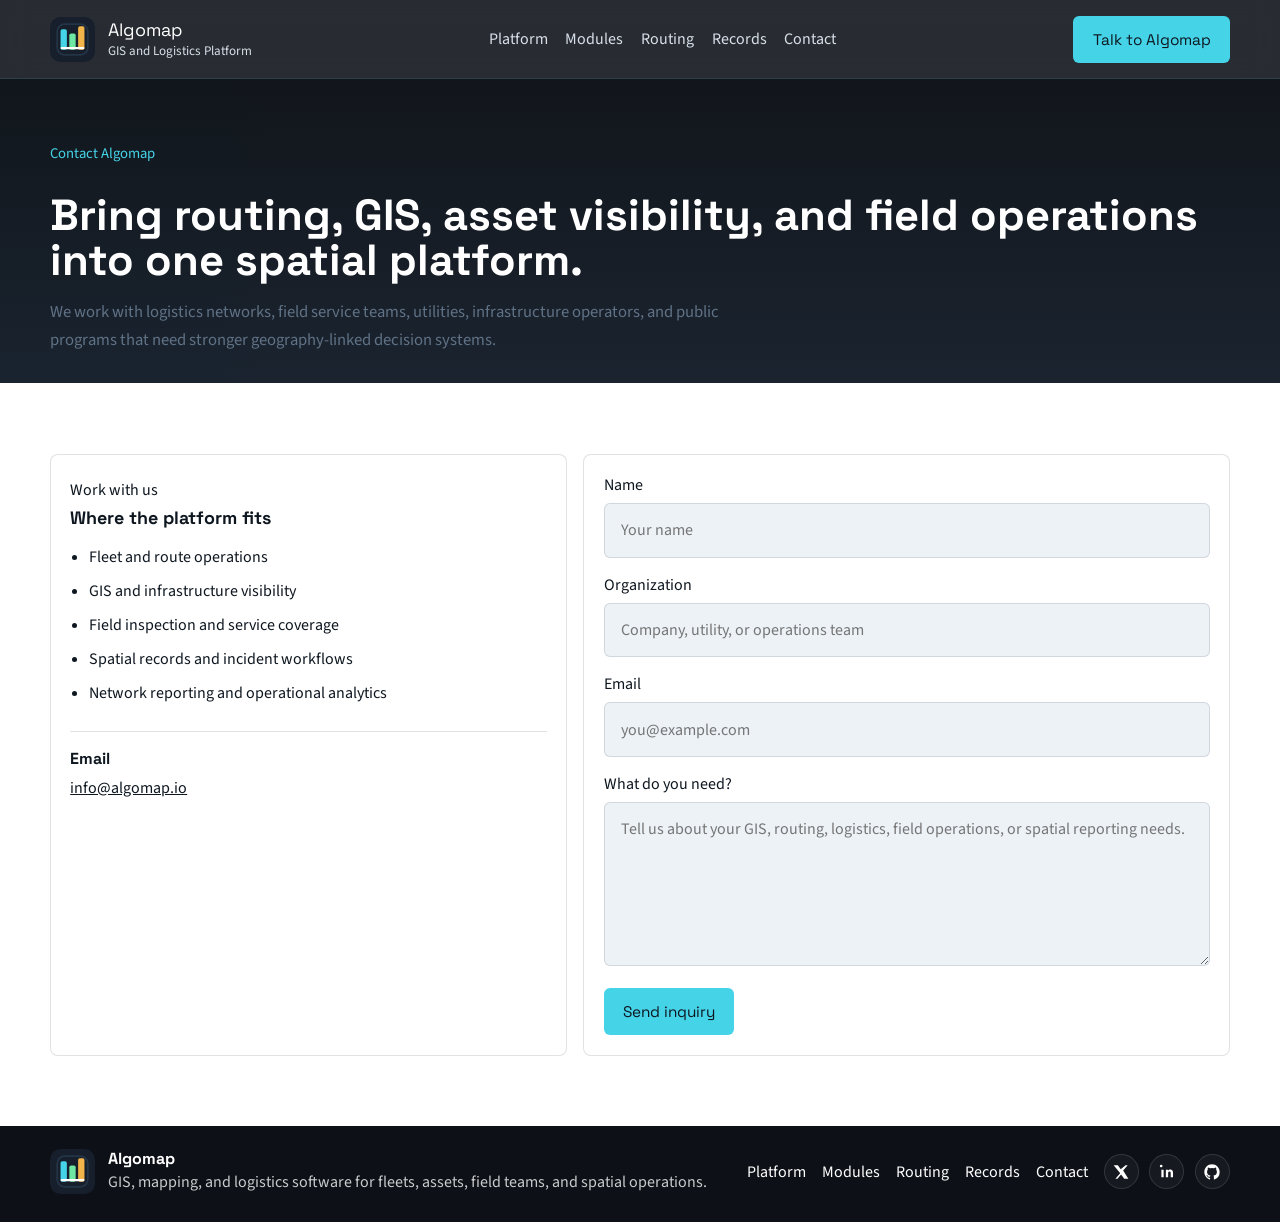
==== contact.html @ 6ee9ac5b "Initial Algomap website" ====
<!DOCTYPE html>
<html lang="en">
<head>
  <meta charset="UTF-8">
  <meta name="viewport" content="width=device-width, initial-scale=1.0">
  <meta name="description" content="Contact Algomap for GIS, routing, logistics operations, and spatial platform deployments.">
  <title>Algomap | Contact</title>
  <link rel="preconnect" href="https://fonts.googleapis.com">
  <link rel="preconnect" href="https://fonts.gstatic.com" crossorigin>
  <link href="https://fonts.googleapis.com/css2?family=Space+Grotesk:wght@500;700&family=Source+Sans+3:wght@400;500;600;700&display=swap" rel="stylesheet">
  <link rel="icon" href="logo-mark.svg" type="image/svg+xml">
  <link rel="stylesheet" href="style.css">
</head>
<body>
  <header class="site-header">
    <div class="shell nav-shell">
      <a class="brand-link" href="./index.html" aria-label="Algomap home">
        <img class="brand-mark" src="logo-mark.svg" alt="Algomap logo">
        <div class="brand-copy">
          <span class="brand-name">Algomap</span>
          <span class="brand-subtitle">GIS and Logistics Platform</span>
        </div>
      </a>
      <nav class="main-nav" aria-label="Primary navigation">
        <a href="./index.html#platform">Platform</a>
        <a href="./index.html#modules">Modules</a>
        <a href="./index.html#routing">Routing</a>
        <a href="./index.html#records">Records</a>
        <a href="./contact.html">Contact</a>
      </nav>
      <a class="button button-solid" href="./contact.html">Talk to Algomap</a>
    </div>
  </header>

  <main class="contact-main">
    <section class="hero-band contact-hero-band">
      <div class="shell contact-hero">
        <span class="kicker">Contact Algomap</span>
        <h1>Bring routing, GIS, asset visibility, and field operations into one spatial platform.</h1>
        <p class="hero-intro">We work with logistics networks, field service teams, utilities, infrastructure operators, and public programs that need stronger geography-linked decision systems.</p>
      </div>
    </section>

    <section class="section-band section-paper">
      <div class="shell contact-grid">
        <article class="contact-panel">
          <span class="panel-label">Work with us</span>
          <h2>Where the platform fits</h2>
          <ul class="contact-list">
            <li>Fleet and route operations</li>
            <li>GIS and infrastructure visibility</li>
            <li>Field inspection and service coverage</li>
            <li>Spatial records and incident workflows</li>
            <li>Network reporting and operational analytics</li>
          </ul>
          <div class="contact-note">
            <strong>Email</strong>
            <a href="mailto:info@algomap.io">info@algomap.io</a>
          </div>
        </article>

        <form class="contact-form" action="#" method="post">
          <label>
            <span>Name</span>
            <input type="text" name="name" placeholder="Your name" required>
          </label>
          <label>
            <span>Organization</span>
            <input type="text" name="organization" placeholder="Company, utility, or operations team" required>
          </label>
          <label>
            <span>Email</span>
            <input type="email" name="email" placeholder="you@example.com" required>
          </label>
          <label>
            <span>What do you need?</span>
            <textarea name="message" rows="6" placeholder="Tell us about your GIS, routing, logistics, field operations, or spatial reporting needs." required></textarea>
          </label>
          <button class="button button-solid" type="submit">Send inquiry</button>
        </form>
      </div>
    </section>
  </main>

  <footer class="site-footer">
    <div class="shell footer-shell">
      <div class="footer-brand">
        <img class="brand-mark" src="logo-mark.svg" alt="Algomap logo">
        <div>
          <strong>Algomap</strong>
          <p>GIS, mapping, and logistics software for fleets, assets, field teams, and spatial operations.</p>
        </div>
      </div>
      <div class="footer-links">
        <a href="./index.html#platform">Platform</a>
        <a href="./index.html#modules">Modules</a>
        <a href="./index.html#routing">Routing</a>
        <a href="./index.html#records">Records</a>
        <a href="./contact.html">Contact</a>
      </div>
      <div class="footer-social" aria-label="Social media">
        <a href="#" aria-label="X"><svg viewBox="0 0 24 24" aria-hidden="true"><path d="M18.9 2H22l-6.77 7.74L23 22h-6.09l-4.77-6.23L6.69 22H3.58l7.24-8.28L1 2h6.25l4.31 5.7L18.9 2z"></path></svg></a>
        <a href="#" aria-label="LinkedIn"><svg viewBox="0 0 24 24" aria-hidden="true"><path d="M6.94 8.5H3.56V20h3.38V8.5zM5.25 3A2 2 0 103 5a2 2 0 002.25-2zM21 13.02C21 9.74 19.25 8.2 16.91 8.2c-1.89 0-2.74 1.04-3.22 1.77V8.5h-3.37c.04.97 0 11.5 0 11.5h3.37v-6.42c0-.34.02-.68.12-.92.27-.68.88-1.38 1.9-1.38 1.34 0 1.88 1.03 1.88 2.54V20H21v-6.98z"></path></svg></a>
        <a href="#" aria-label="GitHub"><svg viewBox="0 0 24 24" aria-hidden="true"><path d="M12 .5C5.65.5.5 5.72.5 12.15c0 5.14 3.29 9.5 7.86 11.04.57.1.78-.25.78-.56 0-.28-.01-1.2-.02-2.18-3.2.71-3.88-1.38-3.88-1.38-.52-1.36-1.28-1.72-1.28-1.72-1.04-.72.08-.71.08-.71 1.15.08 1.76 1.2 1.76 1.2 1.02 1.78 2.68 1.27 3.33.97.1-.75.4-1.27.73-1.56-2.55-.3-5.24-1.3-5.24-5.76 0-1.27.45-2.31 1.18-3.13-.12-.3-.51-1.52.11-3.18 0 0 .97-.32 3.17 1.2a10.8 10.8 0 015.78 0c2.2-1.52 3.17-1.2 3.17-1.2.62 1.66.23 2.88.11 3.18.73.82 1.18 1.86 1.18 3.13 0 4.47-2.7 5.46-5.28 5.76.41.36.79 1.08.79 2.18 0 1.58-.01 2.85-.01 3.24 0 .31.2.67.79.56A11.69 11.69 0 0023.5 12.15C23.5 5.72 18.35.5 12 .5z"></path></svg></a>
      </div>
    </div>
  </footer>
</body>
</html>
---- style.css ----
:root {
  --night: #0d1117;
  --slate: #161f2b;
  --panel: #1d2a39;
  --steel: #5d7387;
  --cyan: #45d3e8;
  --green: #6ee7a2;
  --amber: #f0b44a;
  --rose: #e7846d;
  --mist: #d8e0ea;
  --fog: #edf2f7;
  --white: #ffffff;
  --ink: #0e1720;
  --muted: #607286;
  --grid: #243447;
  --line: rgba(14, 23, 32, 0.12);
}

*,
*::before,
*::after { box-sizing: border-box; }

html { scroll-behavior: smooth; }

body {
  margin: 0;
  font-family: "Source Sans 3", sans-serif;
  color: var(--ink);
  background: var(--fog);
}

img { display: block; max-width: 100%; }
a { color: inherit; }
button, input, textarea { font: inherit; }
h1, h2, h3, strong, .brand-name, .button, .console-title {
  font-family: "Space Grotesk", sans-serif;
}
h1, h2, h3, p { margin: 0; }

.shell {
  width: min(1180px, calc(100% - 2rem));
  margin: 0 auto;
}

.site-header {
  position: sticky;
  top: 0;
  z-index: 10;
  background: rgba(13, 17, 23, 0.88);
  backdrop-filter: blur(14px);
  border-bottom: 1px solid rgba(69, 211, 232, 0.12);
}

.nav-shell {
  display: flex;
  align-items: center;
  justify-content: space-between;
  gap: 1rem;
  min-height: 4.9rem;
}

.brand-link {
  display: flex;
  align-items: center;
  gap: 0.8rem;
  text-decoration: none;
  color: var(--white);
}

.brand-mark {
  width: 2.8rem;
  height: 2.8rem;
}

.brand-copy {
  display: flex;
  flex-direction: column;
  gap: 0.08rem;
}

.brand-name { font-size: 1.12rem; }
.brand-subtitle { font-size: 0.82rem; color: var(--mist); }

.main-nav {
  display: flex;
  align-items: center;
  gap: 1.1rem;
  color: var(--mist);
}

.main-nav a,
.footer-links a { text-decoration: none; }

.button {
  display: inline-flex;
  align-items: center;
  justify-content: center;
  min-height: 2.95rem;
  padding: 0 1.15rem;
  border-radius: 6px;
  border: 1px solid transparent;
  text-decoration: none;
  font-size: 0.96rem;
}

.button-solid {
  background: var(--cyan);
  color: var(--ink);
}

.button-outline {
  background: transparent;
  border-color: rgba(69, 211, 232, 0.25);
  color: var(--mist);
}

.hero-band {
  background:
    linear-gradient(180deg, rgba(13, 17, 23, 0.98), rgba(22, 31, 43, 0.98)),
    linear-gradient(90deg, rgba(69, 211, 232, 0.08), transparent 44%);
  color: var(--white);
}

.hero-shell {
  display: grid;
  grid-template-columns: minmax(0, 1fr) minmax(360px, 0.92fr);
  gap: 2rem;
  align-items: start;
  padding: 4.2rem 0 2.7rem;
}

.kicker {
  display: inline-block;
  margin-bottom: 0.9rem;
  font-size: 0.92rem;
  color: var(--cyan);
}

.kicker-light { color: var(--mist); }
.kicker-dark { color: var(--cyan); }

.hero-copy h1 {
  font-size: 4.8rem;
  line-height: 0.92;
  margin-bottom: 1rem;
}

.hero-intro,
.section-copy,
.closing-copy p {
  max-width: 44rem;
  line-height: 1.7;
  color: var(--mist);
  font-size: 1.04rem;
}

.hero-actions {
  display: flex;
  gap: 0.9rem;
  margin-top: 1.7rem;
}

.hero-metrics {
  display: grid;
  grid-template-columns: repeat(3, minmax(0, 1fr));
  gap: 1rem;
  margin-top: 2rem;
  padding-top: 1rem;
  border-top: 1px solid rgba(69, 211, 232, 0.12);
}

.hero-metrics span {
  display: block;
  color: var(--mist);
  line-height: 1.55;
}

.hero-console {
  padding: 1rem;
  border: 1px solid rgba(69, 211, 232, 0.12);
  border-radius: 8px;
  background: linear-gradient(180deg, rgba(29, 42, 57, 0.92), rgba(22, 31, 43, 0.96));
}

.console-head {
  display: flex;
  align-items: center;
  justify-content: space-between;
  padding-bottom: 0.9rem;
}

.console-title { font-size: 1.08rem; }

.console-chip,
.module-tag,
.step-no,
.panel-label,
.ledger-row em {
  display: inline-flex;
  align-items: center;
  justify-content: center;
  min-height: 2rem;
}

.console-chip {
  padding: 0 0.85rem;
  border-radius: 999px;
  background: rgba(69, 211, 232, 0.12);
  color: var(--cyan);
  font-size: 0.84rem;
}

.console-grid,
.module-grid,
.workflow-grid,
.audience-grid,
.strip-grid,
.contact-grid {
  display: grid;
  gap: 1rem;
}

.console-grid {
  grid-template-columns: repeat(2, minmax(0, 1fr));
}

.signal-card,
.module-card,
.workflow-step,
.strip-card,
.contact-panel,
.contact-form {
  border-radius: 8px;
}

.signal-card {
  min-height: 10.4rem;
  padding: 1rem;
}

.signal-card strong,
.strip-card span,
.module-card h3,
.workflow-step h3,
.ledger-row strong,
.contact-panel h2 {
  font-size: 1.12rem;
}

.signal-card p,
.strip-card p,
.module-card p,
.workflow-step p,
.audience-grid p,
.contact-list li,
.contact-note a,
.ledger-row span {
  line-height: 1.62;
}

.signal-cyan { background: linear-gradient(180deg, rgba(69, 211, 232, 0.22), rgba(69, 211, 232, 0.08)); }
.signal-green { background: linear-gradient(180deg, rgba(110, 231, 162, 0.2), rgba(110, 231, 162, 0.08)); }
.signal-amber { background: linear-gradient(180deg, rgba(240, 180, 74, 0.2), rgba(240, 180, 74, 0.08)); }
.signal-slate { background: linear-gradient(180deg, rgba(93, 115, 135, 0.22), rgba(93, 115, 135, 0.08)); }

.section-band { padding: 4.4rem 0; }
.section-fog { background: var(--fog); }
.section-paper { background: var(--white); }
.section-night { background: var(--night); color: var(--white); }
.section-mist { background: var(--mist); }
.section-grid {
  background:
    linear-gradient(180deg, rgba(13, 17, 23, 0.98), rgba(22, 31, 43, 0.98)),
    linear-gradient(90deg, rgba(69, 211, 232, 0.06), transparent 42%);
  color: var(--white);
}

.section-shell {
  display: grid;
  gap: 1rem;
  margin-bottom: 1.8rem;
}

.section-split {
  grid-template-columns: minmax(0, 0.86fr) minmax(280px, 0.92fr);
  align-items: end;
}

.section-shell h2,
.records-copy h2,
.contact-hero h1,
.audience-layout h2,
.closing-band h2 {
  font-size: 2.72rem;
  line-height: 1.04;
}

.heading-light { color: var(--white); }

.strip-grid { grid-template-columns: repeat(3, minmax(0, 1fr)); }

.strip-card {
  padding: 1.1rem;
  background: var(--white);
  border: 1px solid var(--line);
}

.strip-card p,
.records-copy .section-copy,
.contact-hero .hero-intro {
  color: var(--muted);
}

.module-grid { grid-template-columns: repeat(3, minmax(0, 1fr)); }

.module-card {
  min-height: 12.9rem;
  padding: 1.15rem;
  color: var(--white);
  border: 1px solid rgba(255, 255, 255, 0.08);
}

.module-card p { color: rgba(255, 255, 255, 0.8); }
.module-cyan { background: linear-gradient(180deg, rgba(69, 211, 232, 0.22), rgba(29, 42, 57, 0.98)); }
.module-green { background: linear-gradient(180deg, rgba(110, 231, 162, 0.22), rgba(29, 42, 57, 0.98)); }
.module-amber { background: linear-gradient(180deg, rgba(240, 180, 74, 0.22), rgba(29, 42, 57, 0.98)); }
.module-slate { background: linear-gradient(180deg, rgba(93, 115, 135, 0.22), rgba(29, 42, 57, 0.98)); }
.module-cyan-dark { background: linear-gradient(180deg, rgba(69, 211, 232, 0.12), rgba(14, 23, 32, 0.98)); }
.module-green-dark { background: linear-gradient(180deg, rgba(110, 231, 162, 0.12), rgba(14, 23, 32, 0.98)); }

.records-layout {
  display: grid;
  grid-template-columns: minmax(0, 0.92fr) minmax(320px, 0.88fr);
  gap: 1.2rem;
  align-items: start;
}

.ledger-panel {
  padding: 1rem;
  background: var(--fog);
  border: 1px solid var(--line);
  border-radius: 8px;
}

.ledger-head,
.ledger-row {
  display: grid;
  grid-template-columns: minmax(0, 1.2fr) minmax(130px, 1fr) 84px;
  gap: 0.8rem;
  align-items: center;
}

.ledger-head {
  padding: 0 0 0.8rem;
  font-size: 0.9rem;
  color: var(--muted);
  border-bottom: 1px solid var(--line);
}

.ledger-row {
  padding: 1rem 0;
  border-bottom: 1px solid rgba(14, 23, 32, 0.08);
}

.ledger-row:last-child { border-bottom: 0; }

.ledger-row em {
  padding: 0 0.72rem;
  border-radius: 999px;
  background: rgba(69, 211, 232, 0.12);
  color: var(--ink);
  font-style: normal;
  font-size: 0.84rem;
}

.workflow-grid { grid-template-columns: repeat(4, minmax(0, 1fr)); }

.workflow-step {
  padding: 1.15rem;
  background: rgba(255, 255, 255, 0.7);
  border: 1px solid rgba(14, 23, 32, 0.08);
}

.step-no,
.module-tag {
  min-width: 2rem;
  color: var(--cyan);
  font-size: 0.92rem;
}

.audience-layout {
  display: grid;
  grid-template-columns: minmax(0, 0.84fr) minmax(300px, 1fr);
  gap: 1.2rem;
  align-items: start;
}

.audience-grid { grid-template-columns: repeat(2, minmax(0, 1fr)); }

.audience-grid strong {
  display: block;
  margin-bottom: 0.45rem;
  font-size: 1.08rem;
  color: var(--white);
}

.audience-grid p { color: rgba(255, 255, 255, 0.82); }

.closing-band {
  display: grid;
  grid-template-columns: minmax(0, 0.95fr) minmax(280px, 0.72fr);
  gap: 1.2rem;
  align-items: end;
}

.closing-copy {
  display: grid;
  gap: 1rem;
}

.contact-main .contact-hero-band {
  padding-bottom: 1.8rem;
}

.contact-hero {
  display: grid;
  gap: 0.9rem;
  padding: 4rem 0 0;
}

.contact-grid {
  grid-template-columns: minmax(0, 0.8fr) minmax(0, 1fr);
}

.contact-panel,
.contact-form {
  padding: 1.2rem;
  background: var(--white);
  border: 1px solid var(--line);
}

.contact-list {
  margin: 1rem 0 0;
  padding-left: 1.2rem;
}

.contact-list li + li { margin-top: 0.5rem; }

.contact-note {
  margin-top: 1.5rem;
  padding-top: 1rem;
  border-top: 1px solid var(--line);
}

.contact-note strong,
.contact-form span {
  display: block;
  margin-bottom: 0.45rem;
}

.contact-form label {
  display: block;
  margin-bottom: 1rem;
}

.contact-form input,
.contact-form textarea {
  width: 100%;
  padding: 0.95rem 1rem;
  border-radius: 6px;
  border: 1px solid rgba(14, 23, 32, 0.12);
  background: var(--fog);
}

.contact-form textarea { resize: vertical; }

.site-footer {
  padding: 1.4rem 0 1.7rem;
  background: var(--night);
  color: var(--white);
}

.footer-shell {
  display: grid;
  grid-template-columns: minmax(0, 1fr) auto auto;
  gap: 1rem;
  align-items: center;
}

.footer-brand {
  display: flex;
  align-items: center;
  gap: 0.8rem;
}

.footer-brand p {
  color: rgba(255, 255, 255, 0.78);
  line-height: 1.55;
}

.footer-links {
  display: flex;
  flex-wrap: wrap;
  gap: 1rem;
}

.footer-social {
  display: flex;
  gap: 0.65rem;
}

.footer-social a {
  display: inline-flex;
  align-items: center;
  justify-content: center;
  width: 2.2rem;
  height: 2.2rem;
  border-radius: 999px;
  border: 1px solid rgba(255, 255, 255, 0.12);
  background: rgba(255, 255, 255, 0.04);
}

.footer-social svg {
  width: 1rem;
  height: 1rem;
  fill: currentColor;
}

@media (max-width: 1080px) {
  .hero-shell,
  .section-split,
  .records-layout,
  .audience-layout,
  .closing-band,
  .contact-grid,
  .footer-shell {
    grid-template-columns: 1fr;
  }

  .module-grid,
  .workflow-grid,
  .strip-grid {
    grid-template-columns: repeat(2, minmax(0, 1fr));
  }

  .hero-copy h1 { font-size: 4rem; }
}

@media (max-width: 820px) {
  .nav-shell,
  .main-nav,
  .hero-actions,
  .footer-shell,
  .footer-links,
  .module-grid,
  .workflow-grid,
  .strip-grid,
  .audience-grid,
  .console-grid {
    display: grid;
    grid-template-columns: 1fr;
  }

  .main-nav { justify-items: start; }

  .hero-copy h1,
  .section-shell h2,
  .records-copy h2,
  .contact-hero h1,
  .audience-layout h2,
  .closing-band h2 {
    font-size: 2.7rem;
  }

  .hero-metrics {
    grid-template-columns: 1fr;
  }

  .ledger-head { display: none; }

  .ledger-row {
    grid-template-columns: 1fr;
    gap: 0.25rem;
  }
}
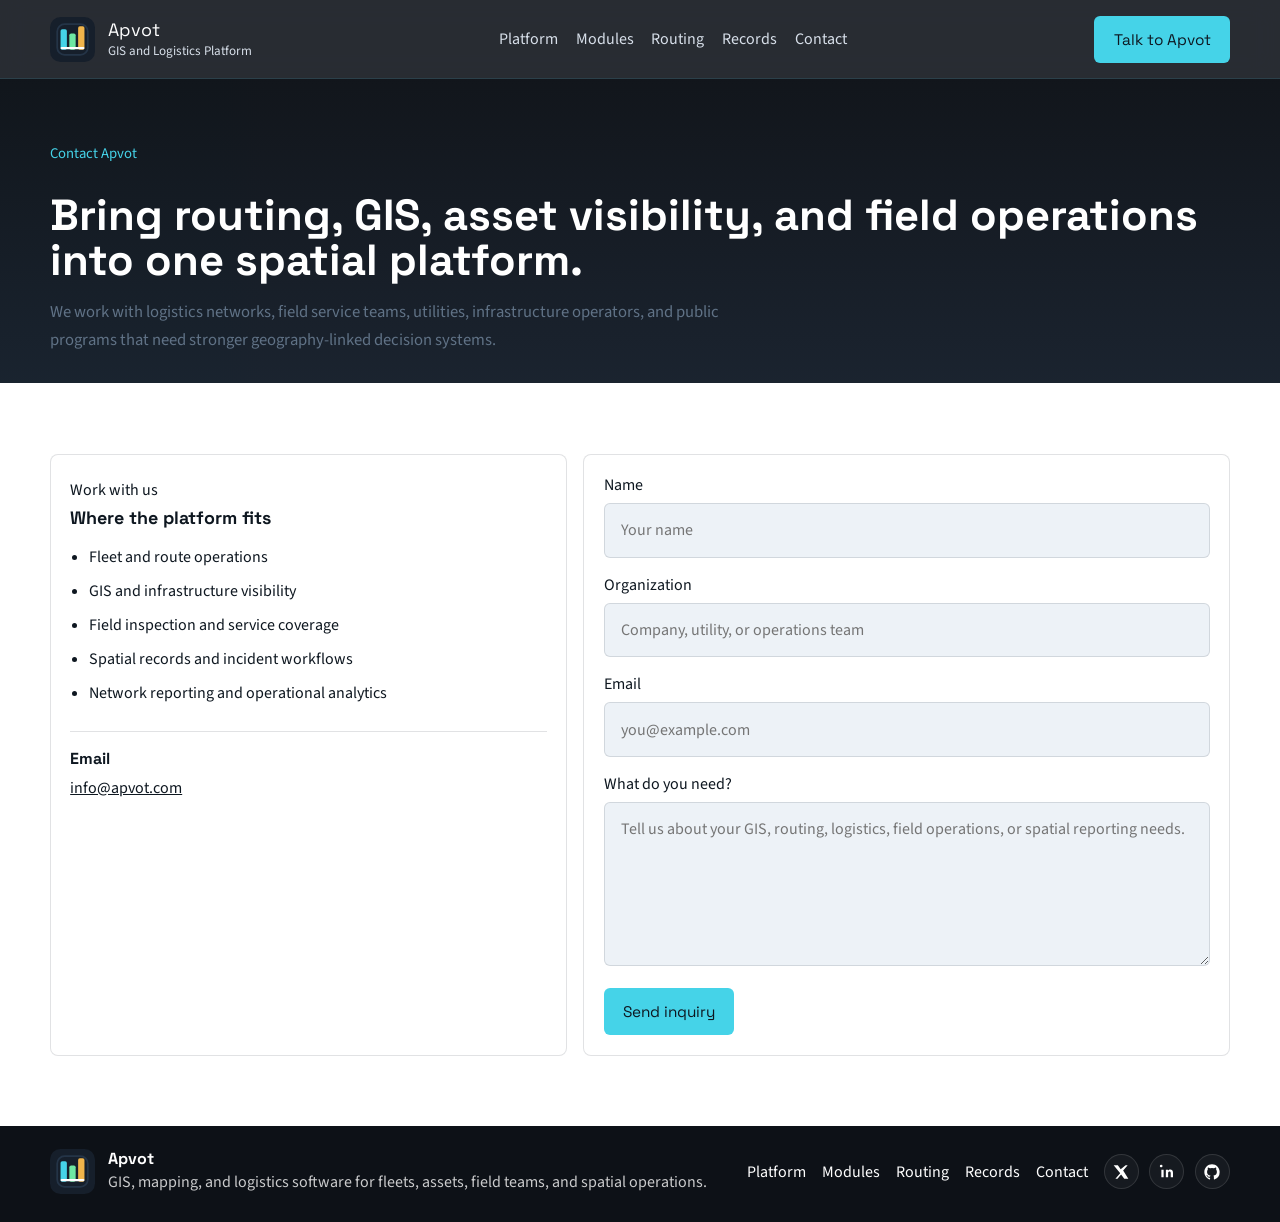
==== commit d812111e: "Update contact.html" ====
--- a/contact.html
+++ b/contact.html
@@ -3,8 +3,8 @@
 <head>
   <meta charset="UTF-8">
   <meta name="viewport" content="width=device-width, initial-scale=1.0">
-  <meta name="description" content="Contact Algomap for GIS, routing, logistics operations, and spatial platform deployments.">
-  <title>Algomap | Contact</title>
+  <meta name="description" content="Contact Apvot for GIS, routing, logistics operations, and spatial platform deployments.">
+  <title>Apvot | Contact</title>
   <link rel="preconnect" href="https://fonts.googleapis.com">
   <link rel="preconnect" href="https://fonts.gstatic.com" crossorigin>
   <link href="https://fonts.googleapis.com/css2?family=Space+Grotesk:wght@500;700&family=Source+Sans+3:wght@400;500;600;700&display=swap" rel="stylesheet">
@@ -14,10 +14,10 @@
 <body>
   <header class="site-header">
     <div class="shell nav-shell">
-      <a class="brand-link" href="./index.html" aria-label="Algomap home">
-        <img class="brand-mark" src="logo-mark.svg" alt="Algomap logo">
+      <a class="brand-link" href="./index.html" aria-label="Apvot home">
+        <img class="brand-mark" src="logo-mark.svg" alt="Apvot logo">
         <div class="brand-copy">
-          <span class="brand-name">Algomap</span>
+          <span class="brand-name">Apvot</span>
           <span class="brand-subtitle">GIS and Logistics Platform</span>
         </div>
       </a>
@@ -28,14 +28,14 @@
         <a href="./index.html#records">Records</a>
         <a href="./contact.html">Contact</a>
       </nav>
-      <a class="button button-solid" href="./contact.html">Talk to Algomap</a>
+      <a class="button button-solid" href="./contact.html">Talk to Apvot</a>
     </div>
   </header>
 
   <main class="contact-main">
     <section class="hero-band contact-hero-band">
       <div class="shell contact-hero">
-        <span class="kicker">Contact Algomap</span>
+        <span class="kicker">Contact Apvot</span>
         <h1>Bring routing, GIS, asset visibility, and field operations into one spatial platform.</h1>
         <p class="hero-intro">We work with logistics networks, field service teams, utilities, infrastructure operators, and public programs that need stronger geography-linked decision systems.</p>
       </div>
@@ -55,7 +55,7 @@
           </ul>
           <div class="contact-note">
             <strong>Email</strong>
-            <a href="mailto:info@algomap.io">info@algomap.io</a>
+            <a href="mailto:info@Apvot.io">info@apvot.com</a>
           </div>
         </article>
 
@@ -85,9 +85,9 @@
   <footer class="site-footer">
     <div class="shell footer-shell">
       <div class="footer-brand">
-        <img class="brand-mark" src="logo-mark.svg" alt="Algomap logo">
+        <img class="brand-mark" src="logo-mark.svg" alt="Apvot logo">
         <div>
-          <strong>Algomap</strong>
+          <strong>Apvot</strong>
           <p>GIS, mapping, and logistics software for fleets, assets, field teams, and spatial operations.</p>
         </div>
       </div>
--- a/style.css
+++ b/style.css
@@ -154,6 +154,10 @@
   font-size: 1.04rem;
 }
 
+.accent-green-copy {
+  color: var(--green);
+}
+
 .hero-actions {
   display: flex;
   gap: 0.9rem;
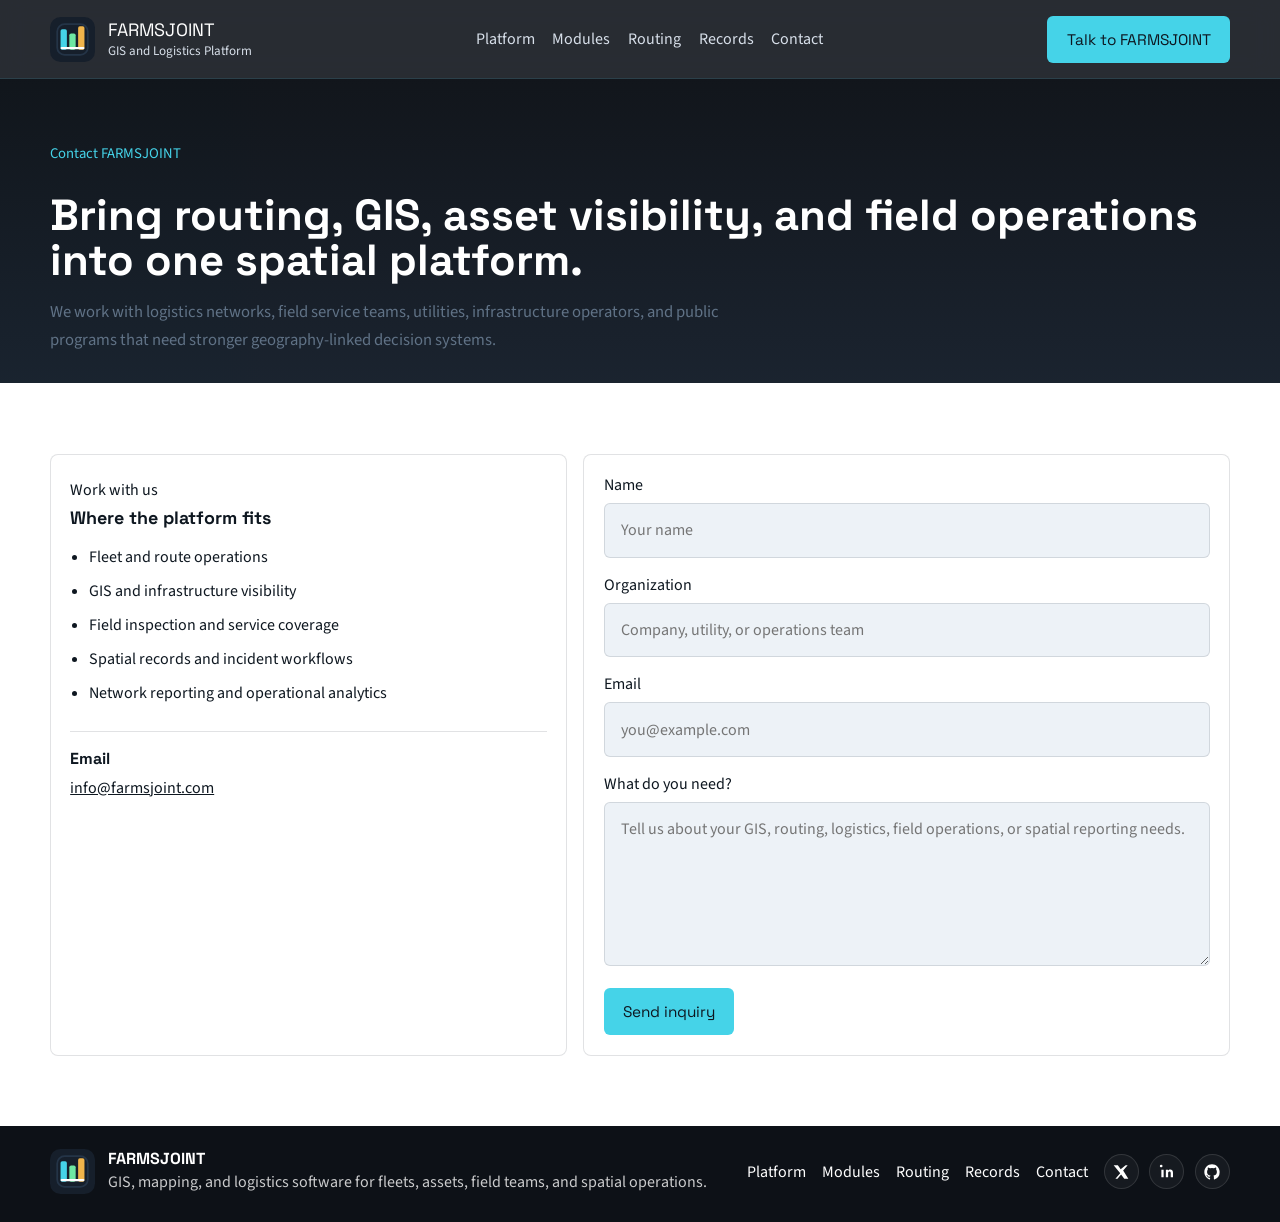
==== commit 013e265a: "Update contact.html" ====
--- a/contact.html
+++ b/contact.html
@@ -3,8 +3,8 @@
 <head>
   <meta charset="UTF-8">
   <meta name="viewport" content="width=device-width, initial-scale=1.0">
-  <meta name="description" content="Contact Apvot for GIS, routing, logistics operations, and spatial platform deployments.">
-  <title>Apvot | Contact</title>
+  <meta name="description" content="Contact FARMSJOINT for GIS, routing, logistics operations, and spatial platform deployments.">
+  <title>FARMSJOINT | Contact</title>
   <link rel="preconnect" href="https://fonts.googleapis.com">
   <link rel="preconnect" href="https://fonts.gstatic.com" crossorigin>
   <link href="https://fonts.googleapis.com/css2?family=Space+Grotesk:wght@500;700&family=Source+Sans+3:wght@400;500;600;700&display=swap" rel="stylesheet">
@@ -14,10 +14,10 @@
 <body>
   <header class="site-header">
     <div class="shell nav-shell">
-      <a class="brand-link" href="./index.html" aria-label="Apvot home">
-        <img class="brand-mark" src="logo-mark.svg" alt="Apvot logo">
+      <a class="brand-link" href="./index.html" aria-label="FARMSJOINT home">
+        <img class="brand-mark" src="logo-mark.svg" alt="FARMSJOINT logo">
         <div class="brand-copy">
-          <span class="brand-name">Apvot</span>
+          <span class="brand-name">FARMSJOINT</span>
           <span class="brand-subtitle">GIS and Logistics Platform</span>
         </div>
       </a>
@@ -28,14 +28,14 @@
         <a href="./index.html#records">Records</a>
         <a href="./contact.html">Contact</a>
       </nav>
-      <a class="button button-solid" href="./contact.html">Talk to Apvot</a>
+      <a class="button button-solid" href="./contact.html">Talk to FARMSJOINT</a>
     </div>
   </header>
 
   <main class="contact-main">
     <section class="hero-band contact-hero-band">
       <div class="shell contact-hero">
-        <span class="kicker">Contact Apvot</span>
+        <span class="kicker">Contact FARMSJOINT</span>
         <h1>Bring routing, GIS, asset visibility, and field operations into one spatial platform.</h1>
         <p class="hero-intro">We work with logistics networks, field service teams, utilities, infrastructure operators, and public programs that need stronger geography-linked decision systems.</p>
       </div>
@@ -55,7 +55,7 @@
           </ul>
           <div class="contact-note">
             <strong>Email</strong>
-            <a href="mailto:info@Apvot.io">info@apvot.com</a>
+            <a href="mailto:info@farmsjoint.com">info@farmsjoint.com</a>
           </div>
         </article>
 
@@ -85,9 +85,9 @@
   <footer class="site-footer">
     <div class="shell footer-shell">
       <div class="footer-brand">
-        <img class="brand-mark" src="logo-mark.svg" alt="Apvot logo">
+        <img class="brand-mark" src="logo-mark.svg" alt="FARMSJOINT logo">
         <div>
-          <strong>Apvot</strong>
+          <strong>FARMSJOINT</strong>
           <p>GIS, mapping, and logistics software for fleets, assets, field teams, and spatial operations.</p>
         </div>
       </div>
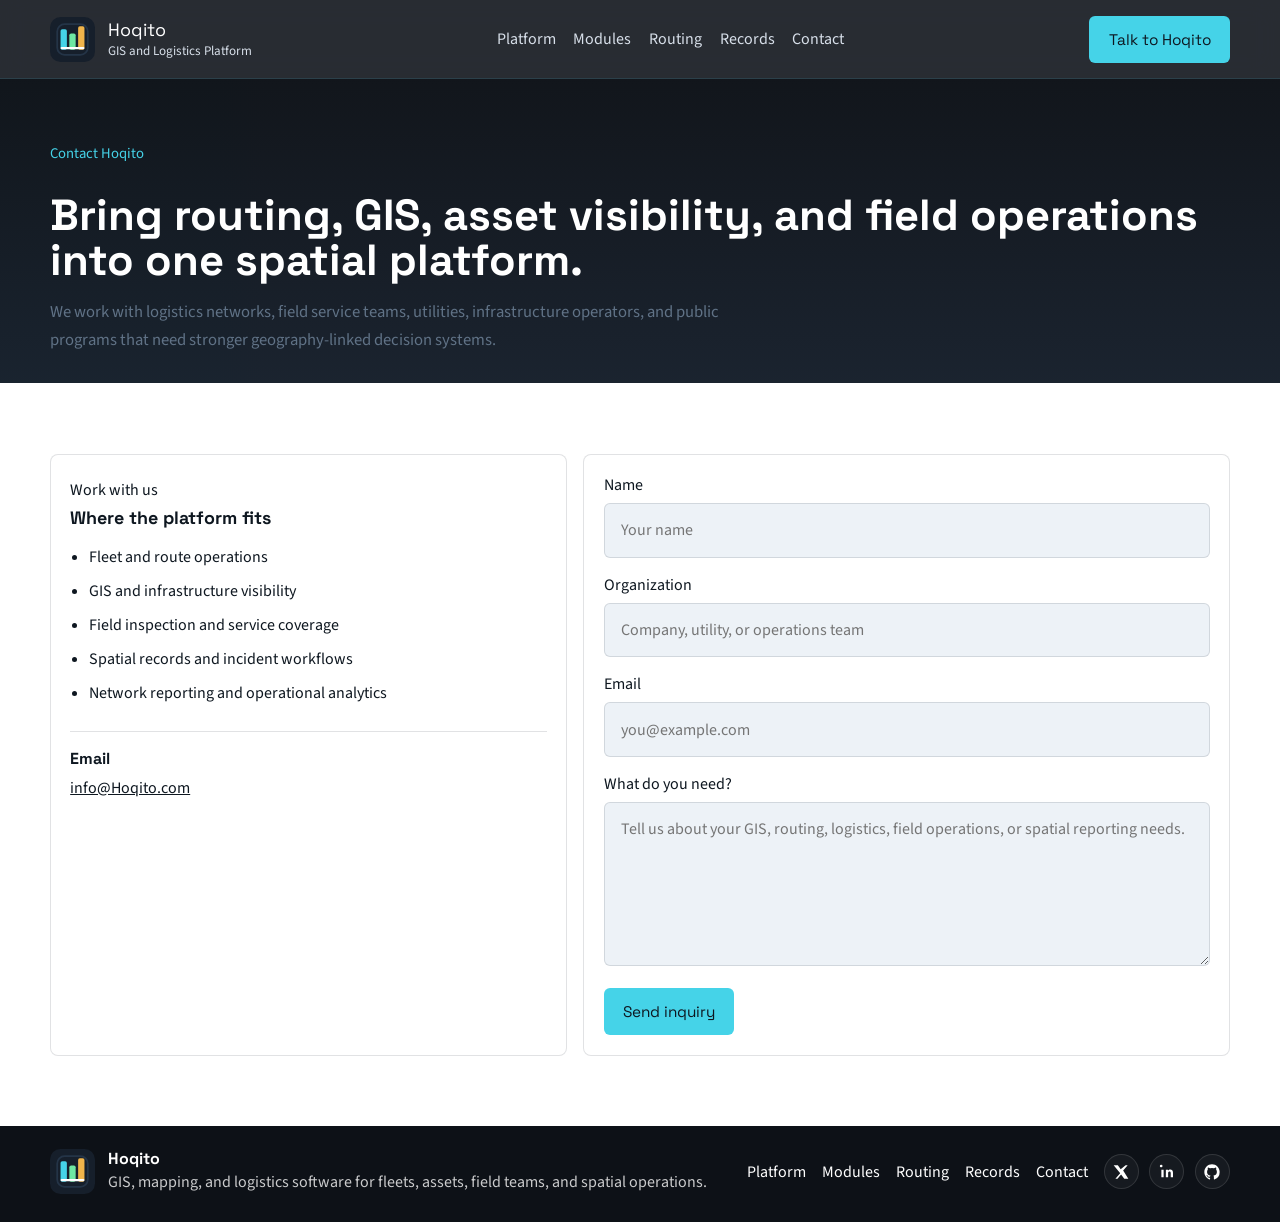
==== commit 20ecf67b: "Update contact.html" ====
--- a/contact.html
+++ b/contact.html
@@ -3,8 +3,8 @@
 <head>
   <meta charset="UTF-8">
   <meta name="viewport" content="width=device-width, initial-scale=1.0">
-  <meta name="description" content="Contact FARMSJOINT for GIS, routing, logistics operations, and spatial platform deployments.">
-  <title>FARMSJOINT | Contact</title>
+  <meta name="description" content="Contact Hoqito for GIS, routing, logistics operations, and spatial platform deployments.">
+  <title>Hoqito | Contact</title>
   <link rel="preconnect" href="https://fonts.googleapis.com">
   <link rel="preconnect" href="https://fonts.gstatic.com" crossorigin>
   <link href="https://fonts.googleapis.com/css2?family=Space+Grotesk:wght@500;700&family=Source+Sans+3:wght@400;500;600;700&display=swap" rel="stylesheet">
@@ -14,10 +14,10 @@
 <body>
   <header class="site-header">
     <div class="shell nav-shell">
-      <a class="brand-link" href="./index.html" aria-label="FARMSJOINT home">
-        <img class="brand-mark" src="logo-mark.svg" alt="FARMSJOINT logo">
+      <a class="brand-link" href="./index.html" aria-label="Hoqito home">
+        <img class="brand-mark" src="logo-mark.svg" alt="Hoqito logo">
         <div class="brand-copy">
-          <span class="brand-name">FARMSJOINT</span>
+          <span class="brand-name">Hoqito</span>
           <span class="brand-subtitle">GIS and Logistics Platform</span>
         </div>
       </a>
@@ -28,14 +28,14 @@
         <a href="./index.html#records">Records</a>
         <a href="./contact.html">Contact</a>
       </nav>
-      <a class="button button-solid" href="./contact.html">Talk to FARMSJOINT</a>
+      <a class="button button-solid" href="./contact.html">Talk to Hoqito</a>
     </div>
   </header>
 
   <main class="contact-main">
     <section class="hero-band contact-hero-band">
       <div class="shell contact-hero">
-        <span class="kicker">Contact FARMSJOINT</span>
+        <span class="kicker">Contact Hoqito</span>
         <h1>Bring routing, GIS, asset visibility, and field operations into one spatial platform.</h1>
         <p class="hero-intro">We work with logistics networks, field service teams, utilities, infrastructure operators, and public programs that need stronger geography-linked decision systems.</p>
       </div>
@@ -55,7 +55,7 @@
           </ul>
           <div class="contact-note">
             <strong>Email</strong>
-            <a href="mailto:info@farmsjoint.com">info@farmsjoint.com</a>
+            <a href="mailto:info@Hoqito.com">info@Hoqito.com</a>
           </div>
         </article>
 
@@ -85,9 +85,9 @@
   <footer class="site-footer">
     <div class="shell footer-shell">
       <div class="footer-brand">
-        <img class="brand-mark" src="logo-mark.svg" alt="FARMSJOINT logo">
+        <img class="brand-mark" src="logo-mark.svg" alt="Hoqito logo">
         <div>
-          <strong>FARMSJOINT</strong>
+          <strong>Hoqito</strong>
           <p>GIS, mapping, and logistics software for fleets, assets, field teams, and spatial operations.</p>
         </div>
       </div>
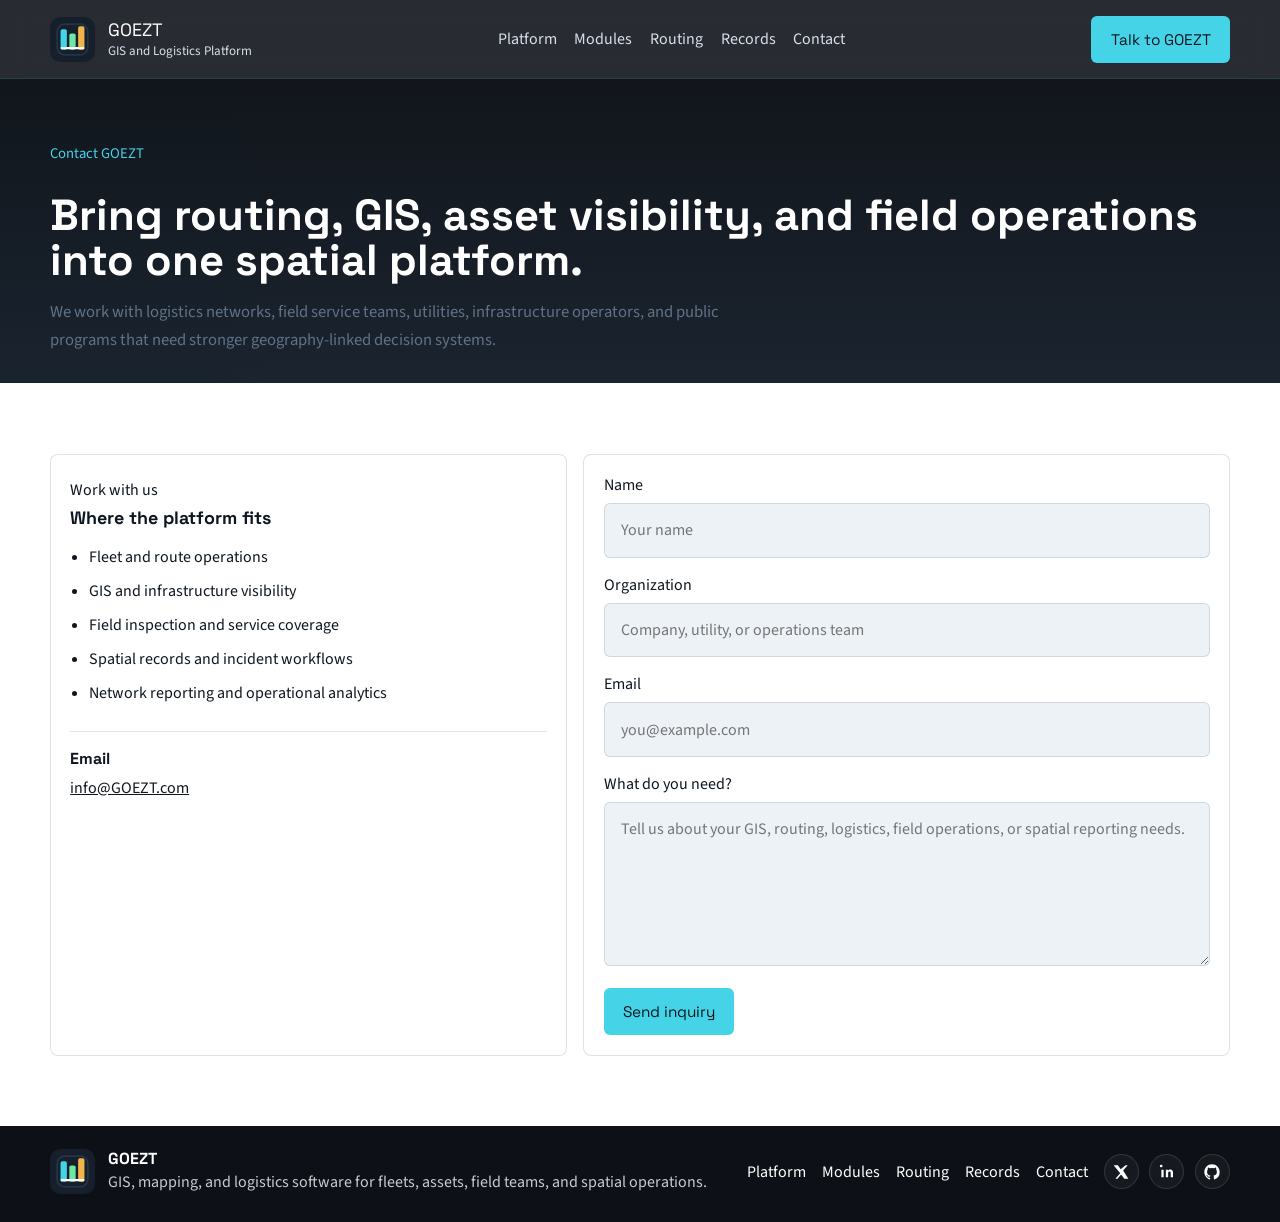
==== commit 1e19f365: "Update contact.html" ====
--- a/contact.html
+++ b/contact.html
@@ -3,8 +3,8 @@
 <head>
   <meta charset="UTF-8">
   <meta name="viewport" content="width=device-width, initial-scale=1.0">
-  <meta name="description" content="Contact Hoqito for GIS, routing, logistics operations, and spatial platform deployments.">
-  <title>Hoqito | Contact</title>
+  <meta name="description" content="Contact GOEZT for GIS, routing, logistics operations, and spatial platform deployments.">
+  <title>GOEZT | Contact</title>
   <link rel="preconnect" href="https://fonts.googleapis.com">
   <link rel="preconnect" href="https://fonts.gstatic.com" crossorigin>
   <link href="https://fonts.googleapis.com/css2?family=Space+Grotesk:wght@500;700&family=Source+Sans+3:wght@400;500;600;700&display=swap" rel="stylesheet">
@@ -14,10 +14,10 @@
 <body>
   <header class="site-header">
     <div class="shell nav-shell">
-      <a class="brand-link" href="./index.html" aria-label="Hoqito home">
-        <img class="brand-mark" src="logo-mark.svg" alt="Hoqito logo">
+      <a class="brand-link" href="./index.html" aria-label="GOEZT home">
+        <img class="brand-mark" src="logo-mark.svg" alt="GOEZT logo">
         <div class="brand-copy">
-          <span class="brand-name">Hoqito</span>
+          <span class="brand-name">GOEZT</span>
           <span class="brand-subtitle">GIS and Logistics Platform</span>
         </div>
       </a>
@@ -28,14 +28,14 @@
         <a href="./index.html#records">Records</a>
         <a href="./contact.html">Contact</a>
       </nav>
-      <a class="button button-solid" href="./contact.html">Talk to Hoqito</a>
+      <a class="button button-solid" href="./contact.html">Talk to GOEZT</a>
     </div>
   </header>
 
   <main class="contact-main">
     <section class="hero-band contact-hero-band">
       <div class="shell contact-hero">
-        <span class="kicker">Contact Hoqito</span>
+        <span class="kicker">Contact GOEZT</span>
         <h1>Bring routing, GIS, asset visibility, and field operations into one spatial platform.</h1>
         <p class="hero-intro">We work with logistics networks, field service teams, utilities, infrastructure operators, and public programs that need stronger geography-linked decision systems.</p>
       </div>
@@ -55,7 +55,7 @@
           </ul>
           <div class="contact-note">
             <strong>Email</strong>
-            <a href="mailto:info@Hoqito.com">info@Hoqito.com</a>
+            <a href="mailto:info@GOEZT.com">info@GOEZT.com</a>
           </div>
         </article>
 
@@ -85,9 +85,9 @@
   <footer class="site-footer">
     <div class="shell footer-shell">
       <div class="footer-brand">
-        <img class="brand-mark" src="logo-mark.svg" alt="Hoqito logo">
+        <img class="brand-mark" src="logo-mark.svg" alt="GOEZT logo">
         <div>
-          <strong>Hoqito</strong>
+          <strong>GOEZT</strong>
           <p>GIS, mapping, and logistics software for fleets, assets, field teams, and spatial operations.</p>
         </div>
       </div>
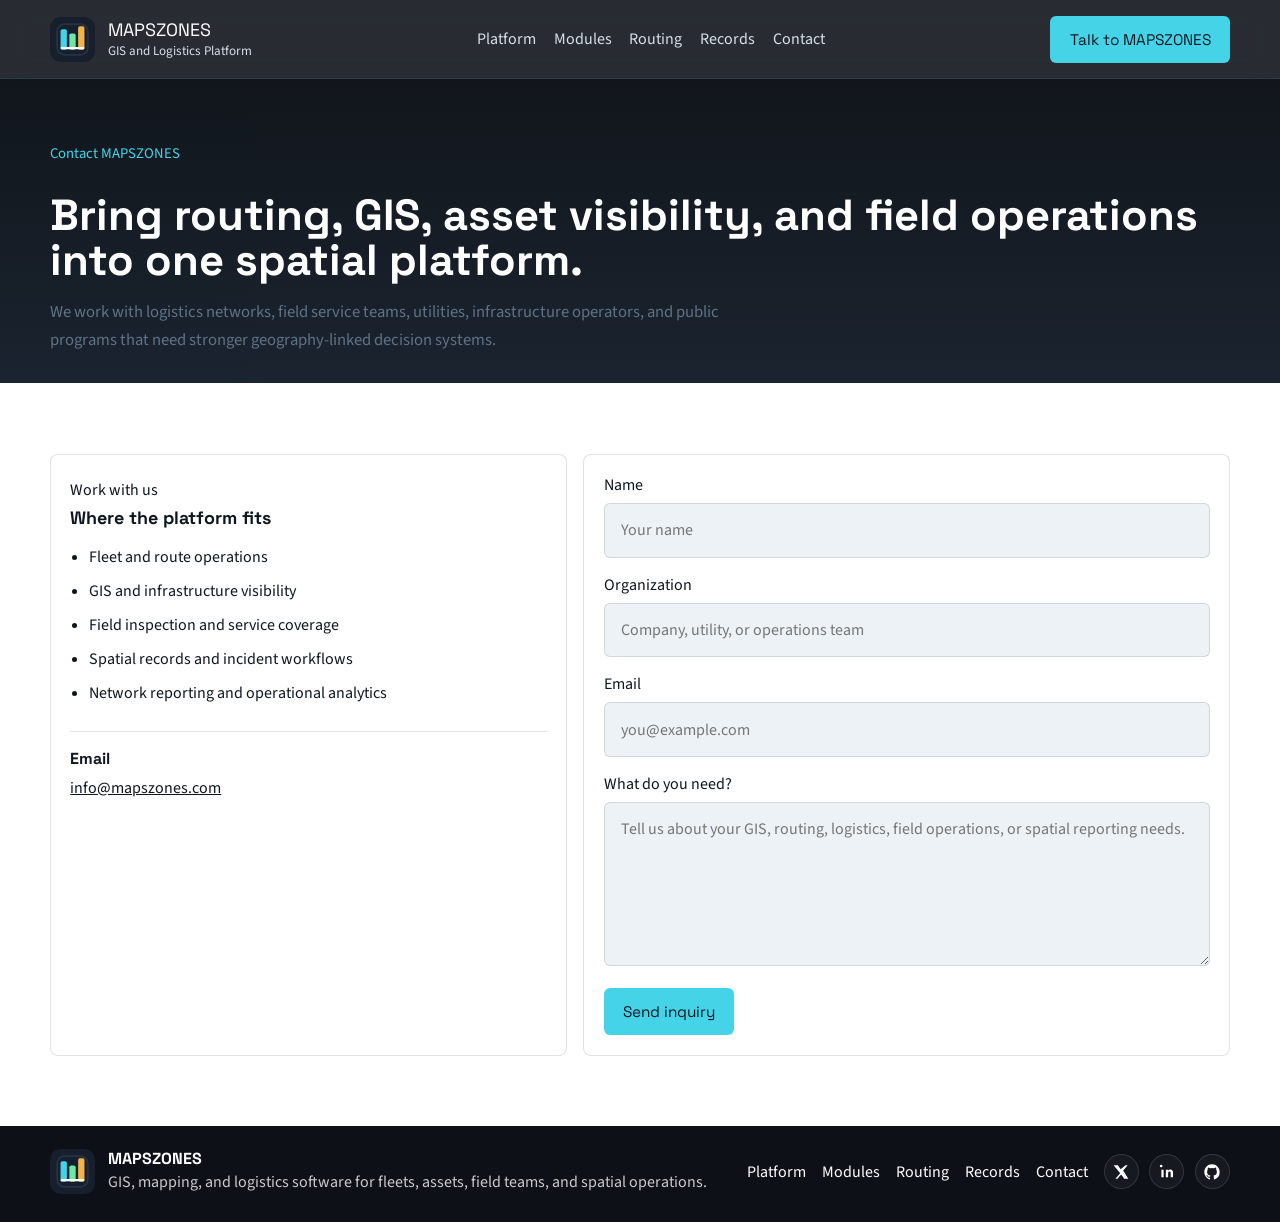
==== commit 2c3c9120: "Update contact.html" ====
--- a/contact.html
+++ b/contact.html
@@ -3,8 +3,8 @@
 <head>
   <meta charset="UTF-8">
   <meta name="viewport" content="width=device-width, initial-scale=1.0">
-  <meta name="description" content="Contact GOEZT for GIS, routing, logistics operations, and spatial platform deployments.">
-  <title>GOEZT | Contact</title>
+  <meta name="description" content="Contact MAPSZONES for GIS, routing, logistics operations, and spatial platform deployments.">
+  <title>MAPSZONES | Contact</title>
   <link rel="preconnect" href="https://fonts.googleapis.com">
   <link rel="preconnect" href="https://fonts.gstatic.com" crossorigin>
   <link href="https://fonts.googleapis.com/css2?family=Space+Grotesk:wght@500;700&family=Source+Sans+3:wght@400;500;600;700&display=swap" rel="stylesheet">
@@ -14,10 +14,10 @@
 <body>
   <header class="site-header">
     <div class="shell nav-shell">
-      <a class="brand-link" href="./index.html" aria-label="GOEZT home">
-        <img class="brand-mark" src="logo-mark.svg" alt="GOEZT logo">
+      <a class="brand-link" href="./index.html" aria-label="MAPSZONES home">
+        <img class="brand-mark" src="logo-mark.svg" alt="MAPSZONES logo">
         <div class="brand-copy">
-          <span class="brand-name">GOEZT</span>
+          <span class="brand-name">MAPSZONES</span>
           <span class="brand-subtitle">GIS and Logistics Platform</span>
         </div>
       </a>
@@ -28,14 +28,14 @@
         <a href="./index.html#records">Records</a>
         <a href="./contact.html">Contact</a>
       </nav>
-      <a class="button button-solid" href="./contact.html">Talk to GOEZT</a>
+      <a class="button button-solid" href="./contact.html">Talk to MAPSZONES</a>
     </div>
   </header>
 
   <main class="contact-main">
     <section class="hero-band contact-hero-band">
       <div class="shell contact-hero">
-        <span class="kicker">Contact GOEZT</span>
+        <span class="kicker">Contact MAPSZONES</span>
         <h1>Bring routing, GIS, asset visibility, and field operations into one spatial platform.</h1>
         <p class="hero-intro">We work with logistics networks, field service teams, utilities, infrastructure operators, and public programs that need stronger geography-linked decision systems.</p>
       </div>
@@ -55,7 +55,7 @@
           </ul>
           <div class="contact-note">
             <strong>Email</strong>
-            <a href="mailto:info@GOEZT.com">info@GOEZT.com</a>
+            <a href="mailto:info@mapszones.com">info@mapszones.com</a>
           </div>
         </article>
 
@@ -85,9 +85,9 @@
   <footer class="site-footer">
     <div class="shell footer-shell">
       <div class="footer-brand">
-        <img class="brand-mark" src="logo-mark.svg" alt="GOEZT logo">
+        <img class="brand-mark" src="logo-mark.svg" alt="MAPSZONES logo">
         <div>
-          <strong>GOEZT</strong>
+          <strong>MAPSZONES</strong>
           <p>GIS, mapping, and logistics software for fleets, assets, field teams, and spatial operations.</p>
         </div>
       </div>
